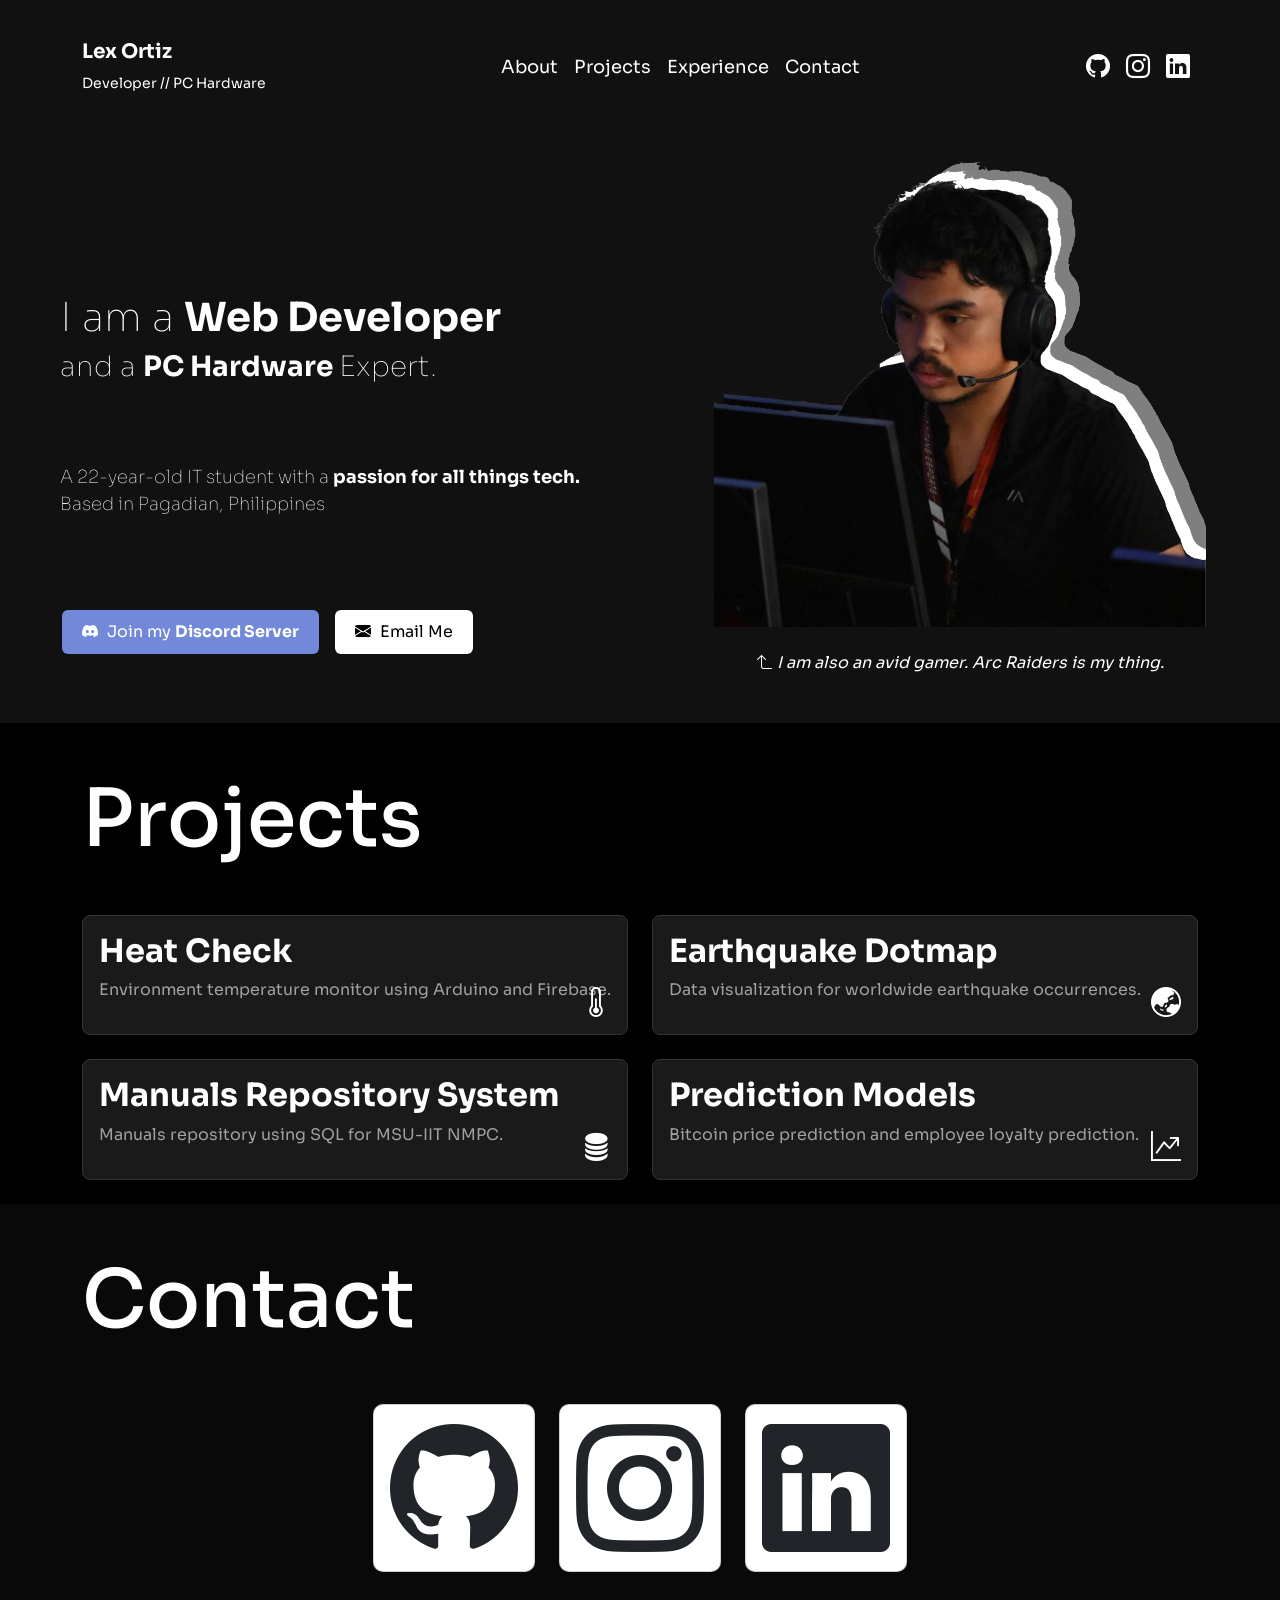
==== index.html @ 0f0b70be "Hard reset upload" ====
<!DOCTYPE html>
<html lang="en">

<head>
    <meta charset="UTF-8">
    <meta name="viewport" content="width=device-width, initial-scale=1.0">
    <title>Lex Ortiz - Portfolio</title>

    <!-- Bootstrap CSS -->
    <link href="https://cdn.jsdelivr.net/npm/bootstrap@5.3.3/dist/css/bootstrap.min.css" rel="stylesheet"
        integrity="sha384-QWTKZyjpPEjISv5WaRU9OFeRpok6YctnYmDr5pNlyT2bRjXh0JMhjY6hW+ALEwIH" crossorigin="anonymous">
    <!-- Bootstrap Icons -->
    <link rel="stylesheet" href="https://cdn.jsdelivr.net/npm/bootstrap-icons@1.11.3/font/bootstrap-icons.min.css">
    <!-- External CSS -->
    <link rel="stylesheet" type="text/css" href="../static/css/styles.css">
    <link rel="stylesheet" type="text/css" href="static/css/styles.css">
    <!-- Google Fonts -->
    <link href='https://fonts.googleapis.com/css?family=Sora' rel='stylesheet'>


</head>

<body>

    <div>
        <!-- START OF NAVBAR -->
        <nav class="navbar navbar-expand-md custom-navbar">
            <div class="container">
                <!-- Navbar Brand / Left-hand side -->
                <a class="navbar-brand" href="#">
                    <span id="name-tag">Lex Ortiz</span>
                    <br>
                    <span id="expertise-tag">Developer // PC Hardware</span>
                </a>
        
                <!-- Navbar Toggler for mobile -->
                <button class="navbar-toggler" type="button" data-bs-toggle="collapse" data-bs-target="#navbarNav"
                    aria-controls="navbarNav" aria-expanded="false" aria-label="Toggle navigation">
                    <span class="navbar-toggler-icon"></span>
                </button>
        
                <!-- Collapsible content -->
                <div class="collapse navbar-collapse" id="navbarNav">
                    <!-- Navigation Links / Center -->
                    <ul class="navbar-nav mx-auto">
                        <li class="nav-item">
                            <a class="nav-link active" aria-current="page" href="#">About</a>
                        </li>
                        <li class="nav-item">
                            <a class="nav-link" href="#">Projects</a>
                        </li>
                        <li class="nav-item">
                            <a class="nav-link" href="#">Experience</a>
                        </li>
                        <li class="nav-item">
                            <a class="nav-link" href="#">Contact</a>
                        </li>
                    </ul>
        
                    <!-- Icons / Right-hand side -->
                    <ul class="navbar-nav flex-row">
                        <li class="nav-item"><a class="nav-link px-2" href="https://github.com/lexxyboi" target="_blank"><i class="bi bi-github"></i></a></li>
                        <li class="nav-item"><a class="nav-link px-2" href="https://www.instagram.com/lx.ortz" target=" _blank"><i class="bi bi-instagram"></i></a></li>
                        <li class="nav-item"><a class="nav-link px-2" href="https://www.linkedin.com/in/lex-ortiz-1b74b229b/" target="_blank"><i class="bi bi-linkedin"></i></a></li>
                    </ul>
                </div>
            </div>
        </nav>
        <!-- END OF NAVBAR -->

        <!-- START OF HERO SECTION -->
        <div class="container-fluid" style="background-color: #111; color: white;">
            <div class="row">
                <!-- Left Column -->
                <div id="left-column-hero"
                    class="col-md-6 pb-5 d-flex flex-column align-items-center order-2 order-md-1">

                    <div class="text-left slide-up">
                        <h1>
                            <span id="i-am-a-hero"> I am a </span>
                            <span style="font-weight: bold;">Web Developer</span>
                        </h1>
                        <h3>
                            <span id="and-a-hero"> and a </span>
                            <span style="font-weight: bold;"> PC Hardware</span>
                            <span id="and-a-hero">Expert.</span>
                        </h3>
                        <br><br><br>
                        <p id="description-hero">A 22-year-old IT student with a <span id="passion-hero">passion
                                for
                                all things tech.</span><br> Based in
                            Pagadian, Philippines </p>
                        <br><br><br>
                        <div class="d-flex">
                            <a id="discord-btn-hero" class="btn text-left" href="https://discord.gg/xRWHTrvrDV"
                                target="_blank">
                                <i class="bi bi-discord" style="margin-right: 5px;"></i> Join my <span
                                    id="discord-server-hero">Discord Server</span>
                            </a>
                            &nbsp;&nbsp;&nbsp;
                            <a id="contact-btn-hero" class="btn text-left">
                                <i class="bi bi-envelope-fill" style="margin-right: 5px;"></i>
                                Email Me
                            </a>
                        </div>
                    </div>
                </div>

                <!-- Right Column -->
                <div class="col-md-6 pb-5 d-flex flex-column align-items-center order-1 order-md-2">
                    <img src="../static/img/lex-pfpnew2.png" alt="A picture of me"
                        src="static/img/lex-pfpnew2.png" alt="A picture of me"
                        class="img-fluid lexxo-hero slide-up">
                    <br>
                    <i class="bi bi-arrow-90deg-up slide-up"> I am also an avid gamer. Arc Raiders is my thing.</i>
                </div>
            </div>
        </div>
        <!-- END OF HERO SECTION -->

        <!-- PROJECT SECTION -->
        <div class="container-fluid" style="background-color: black; color: white;">
            <!-- PROJECT TEXT div -->
            <div class="container">
                <h1 id="project-text" class="pt-5">Projects
                </h1>
            </div>
            <!-- PROJECT CARDS div -->
            <div class="container mt-5">
                <div class="row">
                    <!-- Project 1 -->
                    <div class="col-md-6 pb-4">
                        <div class="project-card card">
                            <div class="card-body d-flex flex-column justify-content-center">
                                <h2 class="project-card-text">Heat Check</h2>
                                <p class="project-subtext">Environment temperature monitor using Arduino and Firebase.
                                </p>
                                <a href="https://github.com/lexxyboi/temptracker" class="stretched-link"
                                    target="_blank"></a>
                                <i class="project-card-icon bi bi-thermometer-half position-absolute bottom-0 end-0">
                                </i>
                            </div>
                        </div>
                    </div>

                    <!-- Project 2 -->
                    <div class="col-md-6 pb-4">
                        <div class="project-card card">
                            <div class="card-body d-flex flex-column justify-content-center position-relative">
                                <h2 class="project-card-text">Earthquake Dotmap</h2>
                                <p class="project-subtext">Data visualization for worldwide earthquake occurrences.
                                </p>
                                <a href="https://github.com/lexxyboi/data-visualization-project" class="stretched-link"
                                    target="_blank"></a>
                                <i class="project-card-icon bi bi-globe-asia-australia position-absolute bottom-0 end-0">
                                </i>
                            </div>
                        </div>
                    </div>

                    <!-- Project 3 -->
                    <div class="col-md-6 pb-4">
                        <div class="project-card card">
                            <div class="card-body d-flex flex-column justify-content-center">
                                <h2 class="project-card-text">Manuals Repository System</h2>
                                <p class="project-subtext">Manuals repository using SQL for MSU-IIT NMPC.</p>
                                <a href="https://github.com/Emanskie/coopmanual1stprog" class="stretched-link"
                                    target="_blank"></a>
                                <i class="project-card-icon bi bi-database-fill position-absolute bottom-0 end-0">
                                </i>
                            </div>
                        </div>
                    </div>

                    <!-- Project 4 -->
                    <div class="col-md-6 pb-4">
                        <div class="project-card card">
                            <div class="card-body d-flex flex-column justify-content-center">
                                <h2 class="project-card-text">Prediction Models</h2>
                                <p class="project-subtext">Bitcoin price prediction and employee loyalty prediction.</p>
                                <a href="https://github.com/lexxyboi/machine-learning-project" class="stretched-link"
                                    target="_blank"></a>
                                <i class="project-card-icon bi bi-graph-up-arrow position-absolute bottom-0 end-0">
                                </i>
                            </div>
                        </div>
                    </div>
                </div>
            </div>
        </div>
        <!-- END OF PROJECT SECTION -->

        <!-- CONTACT SECTION -->

        <!-- Contact Section div -->
        <div class="container-fluid" style="background-color: #040404f9; color: white;">
            <!-- Reused project-text id for section header -->
            <div class="container">
                <h1 id="project-text" class="pt-5">Contact
                </h1>
            </div>
            <!-- Div to hold the contact icons, and must be center -->
            <div class="container d-flex pb-5 pt-5  justify-content-center">
                <div class="row">
                    <!-- Contact Card 1 -->
                    <div class="col-12 col-md-4 mb-4 mb-md-0">
                        <div id="github-contact-card" class="card">
                            <div class="card-body d-flex flex-column">
                                <i id="contact-icon"
                                    class=" github-card-icon d-flex align-items-center justify-content-center bi bi-github"></i>
                            </div>
                        </div>
                    </div>
                    <!-- Contact Card 2 -->
                    <div class="col-12 col-md-4 mb-4 mb-md-0">
                        <div id="instagram-contact-card" class="card">
                            <div class="card-body d-flex flex-column">
                                <i id="contact-icon"
                                    class="instagram-card-icon d-flex align-items-center justify-content-center bi bi-instagram"></i>
                            </div>
                        </div>
                    </div>
                    <!-- Contact Card 3 -->
                    <div class="col-12 col-md-4">
                        <div id="linkedin-contact-card" class="card">
                            <div class="card-body d-flex flex-column">
                                <i id="contact-icon"
                                    class="linkedin-card-icon d-flex align-items-center justify-content-center bi bi-linkedin"></i>
                            </div>
                        </div>
                    </div>
                </div>
            </div>
        </div>


        <!-- Bootstrap JS -->
        <script src="https://cdn.jsdelivr.net/npm/bootstrap@5.3.3/dist/js/bootstrap.bundle.min.js"
            integrity="sha384-YvpcrYf0tY3lHB60NNkmXc5s9fDVZLESaAA55NDzOxhy9GkcIdslK1eN7N6jIeHz"
            crossorigin="anonymous"></script>
        <!-- Main JS -->
        <script src="../static/js/index.js"></script>
        <script src="static/js/index.js"></script>
</body>
</html>
---- static/css/styles.css ----
body {
  font-family: "Sora", sans-serif;
  /* Add other CSS rules as needed */
}

/*=============================================
=            NAVBAR SECTION       =
=============================================*/

.custom-navbar {
  padding: 2rem;
  background-color: #111;
}

.navbar-toggler {
  background-color: #c0c0c0;
}

.navbar-brand,
.navbar-nav .nav-link {
  color: white !important;
}

.nav-link .bi {
  font-size: 24px; /* adjust this value to change the size of the icons */
}

.nav-link {
  font-size: 18px;
}

#expertise-tag {
  font-size: 14px;
}

#name-tag {
  font-weight: bold;
}

/*=============================================
=            HERO SECTION           =
=============================================*/

#i-am-a-hero {
  font-weight: lighter;
}

#and-a-hero {
  font-weight: lighter;
}

#description-hero {
  font-size: large;
  font-weight: lighter;
}

#passion-hero {
  font-weight: bold;
}

#left-column-hero {
  padding-top: 10rem;
}

.lexxo-hero {
  width: 80%;
  height: auto;
}

#discord-btn-hero {
  background-color: #7289da;
  color: white;
  border: none;
  padding: 10px 20px;
  text-align: center;
  text-decoration: none;
  display: inline-block;
  font-size: 16px;
  margin: 4px 2px;
  transition-duration: 0.4s;
  cursor: pointer;
}

#discord-btn-hero:hover {
  background-color: white;
  color: #7289da;
}

#discord-server-hero {
  font-weight: bold;
}

#contact-btn-hero {
  background-color: white;
  color: black;
  border: none;
  padding: 10px 20px;
  text-align: center;
  text-decoration: none;
  font-size: 16px;
  margin: 4px 2px;
  transition-duration: 0.4s;
}

#contact-btn-hero:hover {
  background-color: rgb(172, 172, 172);
  color: #000000;
}

/*=============================================
=            PROJECT SECTION            =
=============================================*/
.project-card {
  background-color: #1a1a1a;
  border: 1px solid #333;
  border-radius: 8px;
  transition: border-color 0.3s ease;
  height: 100%;
}

.project-card:hover {
  border-color: #c0c0c0;
}

#project-text {
  font-size: clamp(2.5rem, 8vw, 5rem);
}

.project-card-text {
  color: white;
  font-weight: bold;
}

.project-subtext {
  color: #a0a0a0;
}

.project-card-icon {
  color: white;
  font-size: 30px;
  padding: 0.5rem 1rem;
}

/*=============================================
=            CONTACT SECTION           =
=============================================*/

#contact-icon {
  font-size: clamp(4rem, 20vw, 8rem);
  transition: ease-in 0.2s;
}

#github-contact-card {
  background-color: #ffffff;
  border-radius: 10px;
  padding: 2%;
  transition: ease-in 0.2s;
}

#github-contact-card:hover {
  background-color: #171515;
  transition: ease-in 0.2s;
}

.github-card-icon:hover {
  color: white;
  transition: ease-in 0.2s;
}

#instagram-contact-card {
  background-color: #ffffff;
  border-radius: 10px;
  padding: 2%;
  transition: ease-in 0.2s;
}

#instagram-contact-card:hover {
  background: linear-gradient(
    45deg,
    #feda75,
    #fa7e1e,
    #d62976,
    #962fbf,
    #4f5bd5
  );
  transition: background-c ease-in 0.2s;
}

.instagram-card-icon:hover {
  color: white;
  transition: ease-in 0.2s;
}

#linkedin-contact-card {
  background-color: #ffffff;
  border-radius: 10px;
  padding: 2%;
  transition: ease-in 0.2s;
}

.linkedin-card-icon:hover {
  color: #0a66c2;
  transition: ease-in 0.3s;
}

/*=============================================
=            ANIMATIONS            =
=============================================*/

/**
 *
 * Slide Up Animation (Modular, just add slide-up to class)
 *
 */

.slide-up {
  animation: slideUp 1.2s ease-in-out;
}

@keyframes slideUp {
  0% {
    transform: translateY(100%);
    opacity: 0;
  }
  100% {
    transform: translateY(0%);
    opacity: 1;
  }
}

/*=============================================
=            MOBILE RESPONSIVENESS            =
=============================================*/

@media (max-width: 767.98px) {
  #left-column-hero {
    padding-top: 4rem;
    text-align: center;
  }

  .custom-navbar .navbar-nav {
    align-items: center;
    padding-top: 1rem;
  }
}
---- static/css/styles.css ----
body {
  font-family: "Sora", sans-serif;
  /* Add other CSS rules as needed */
}

/*=============================================
=            NAVBAR SECTION       =
=============================================*/

.custom-navbar {
  padding: 2rem;
  background-color: #111;
}

.navbar-toggler {
  background-color: #c0c0c0;
}

.navbar-brand,
.navbar-nav .nav-link {
  color: white !important;
}

.nav-link .bi {
  font-size: 24px; /* adjust this value to change the size of the icons */
}

.nav-link {
  font-size: 18px;
}

#expertise-tag {
  font-size: 14px;
}

#name-tag {
  font-weight: bold;
}

/*=============================================
=            HERO SECTION           =
=============================================*/

#i-am-a-hero {
  font-weight: lighter;
}

#and-a-hero {
  font-weight: lighter;
}

#description-hero {
  font-size: large;
  font-weight: lighter;
}

#passion-hero {
  font-weight: bold;
}

#left-column-hero {
  padding-top: 10rem;
}

.lexxo-hero {
  width: 80%;
  height: auto;
}

#discord-btn-hero {
  background-color: #7289da;
  color: white;
  border: none;
  padding: 10px 20px;
  text-align: center;
  text-decoration: none;
  display: inline-block;
  font-size: 16px;
  margin: 4px 2px;
  transition-duration: 0.4s;
  cursor: pointer;
}

#discord-btn-hero:hover {
  background-color: white;
  color: #7289da;
}

#discord-server-hero {
  font-weight: bold;
}

#contact-btn-hero {
  background-color: white;
  color: black;
  border: none;
  padding: 10px 20px;
  text-align: center;
  text-decoration: none;
  font-size: 16px;
  margin: 4px 2px;
  transition-duration: 0.4s;
}

#contact-btn-hero:hover {
  background-color: rgb(172, 172, 172);
  color: #000000;
}

/*=============================================
=            PROJECT SECTION            =
=============================================*/
.project-card {
  background-color: #1a1a1a;
  border: 1px solid #333;
  border-radius: 8px;
  transition: border-color 0.3s ease;
  height: 100%;
}

.project-card:hover {
  border-color: #c0c0c0;
}

#project-text {
  font-size: clamp(2.5rem, 8vw, 5rem);
}

.project-card-text {
  color: white;
  font-weight: bold;
}

.project-subtext {
  color: #a0a0a0;
}

.project-card-icon {
  color: white;
  font-size: 30px;
  padding: 0.5rem 1rem;
}

/*=============================================
=            CONTACT SECTION           =
=============================================*/

#contact-icon {
  font-size: clamp(4rem, 20vw, 8rem);
  transition: ease-in 0.2s;
}

#github-contact-card {
  background-color: #ffffff;
  border-radius: 10px;
  padding: 2%;
  transition: ease-in 0.2s;
}

#github-contact-card:hover {
  background-color: #171515;
  transition: ease-in 0.2s;
}

.github-card-icon:hover {
  color: white;
  transition: ease-in 0.2s;
}

#instagram-contact-card {
  background-color: #ffffff;
  border-radius: 10px;
  padding: 2%;
  transition: ease-in 0.2s;
}

#instagram-contact-card:hover {
  background: linear-gradient(
    45deg,
    #feda75,
    #fa7e1e,
    #d62976,
    #962fbf,
    #4f5bd5
  );
  transition: background-c ease-in 0.2s;
}

.instagram-card-icon:hover {
  color: white;
  transition: ease-in 0.2s;
}

#linkedin-contact-card {
  background-color: #ffffff;
  border-radius: 10px;
  padding: 2%;
  transition: ease-in 0.2s;
}

.linkedin-card-icon:hover {
  color: #0a66c2;
  transition: ease-in 0.3s;
}

/*=============================================
=            ANIMATIONS            =
=============================================*/

/**
 *
 * Slide Up Animation (Modular, just add slide-up to class)
 *
 */

.slide-up {
  animation: slideUp 1.2s ease-in-out;
}

@keyframes slideUp {
  0% {
    transform: translateY(100%);
    opacity: 0;
  }
  100% {
    transform: translateY(0%);
    opacity: 1;
  }
}

/*=============================================
=            MOBILE RESPONSIVENESS            =
=============================================*/

@media (max-width: 767.98px) {
  #left-column-hero {
    padding-top: 4rem;
    text-align: center;
  }

  .custom-navbar .navbar-nav {
    align-items: center;
    padding-top: 1rem;
  }
}
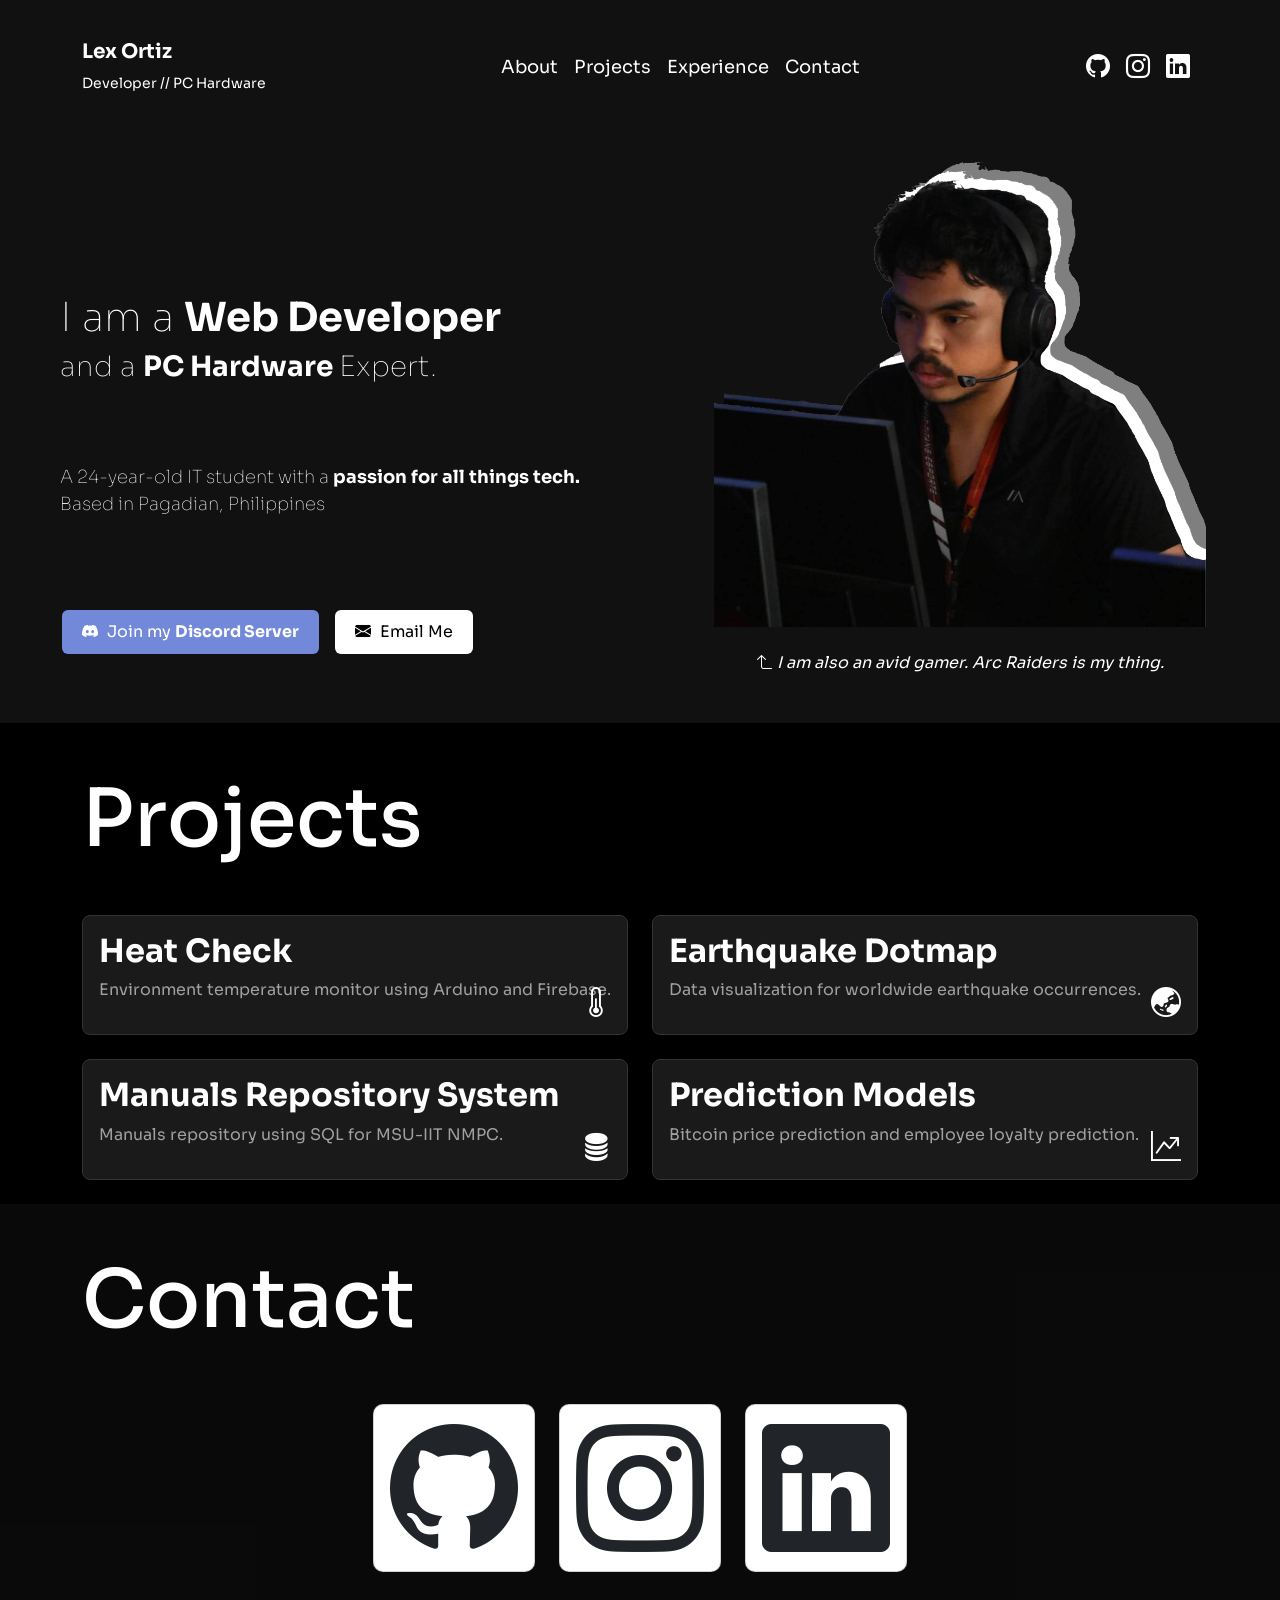
==== commit 8ce3a7f0: "Age Update" ====
--- a/index.html
+++ b/index.html
@@ -86,7 +86,7 @@
                             <span id="and-a-hero">Expert.</span>
                         </h3>
                         <br><br><br>
-                        <p id="description-hero">A 22-year-old IT student with a <span id="passion-hero">passion
+                        <p id="description-hero">A 24-year-old IT student with a <span id="passion-hero">passion
                                 for
                                 all things tech.</span><br> Based in
                             Pagadian, Philippines </p>
